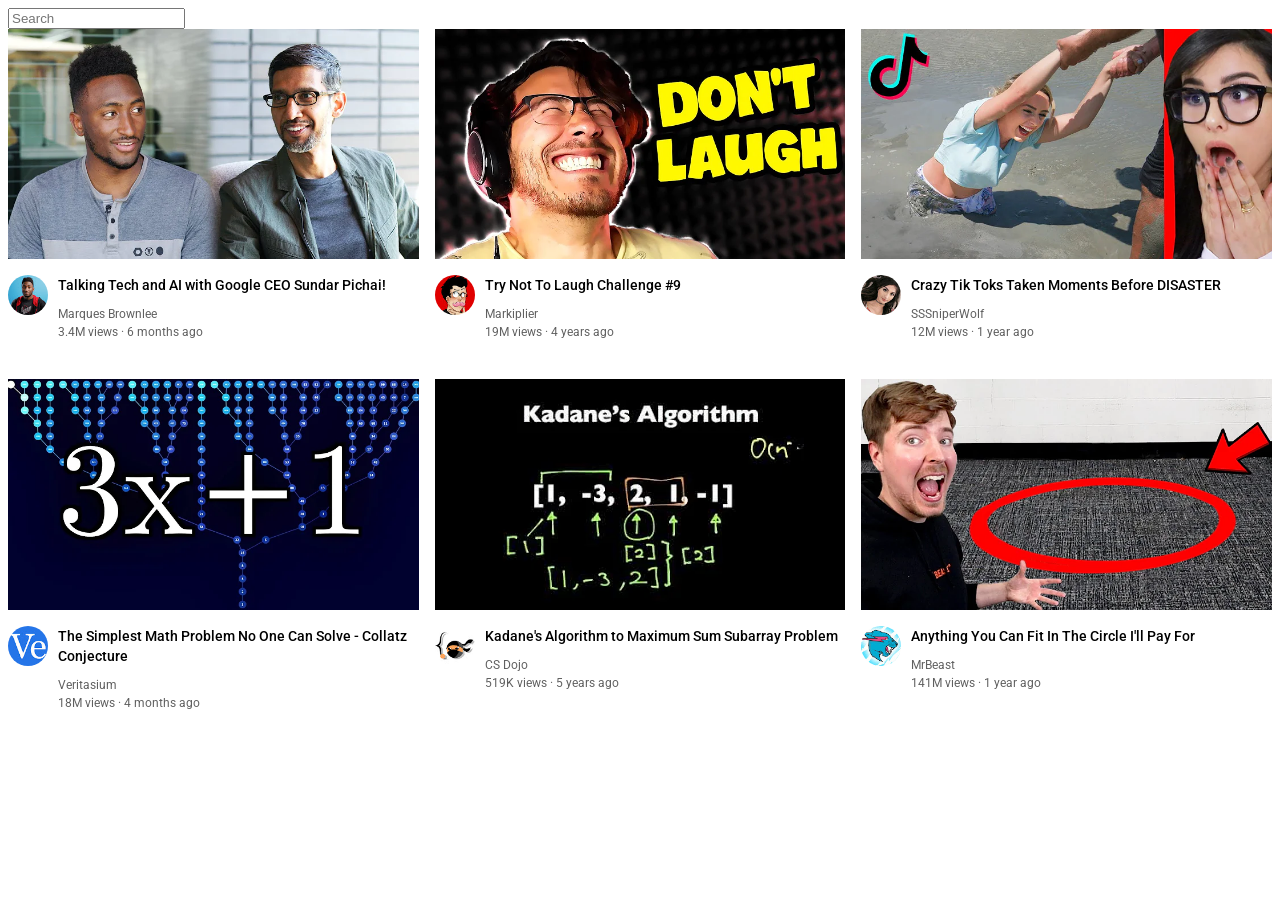
==== youtube.html @ 6dda0bbd "added full grid layout and first 6 thumbnails and channel pictures" ====
<!DOCTYPE html>
<html lang="en">

<head>
    <meta charset="UTF-8">
    <meta name="viewport" content="width=device-width, initial-scale=1.0">
    <link rel="stylesheet" href="youtube.css">
    <link rel="preconnect" href="https://fonts.googleapis.com">
<link rel="preconnect" href="https://fonts.gstatic.com" crossorigin>
<link href="https://fonts.googleapis.com/css2?family=Roboto:wght@400;500;700&display=swap" rel="stylesheet">
    <title>YouTube.com Clone</title>

</head>

<body>

    <input class="search-bar" type="text" placeholder="Search">

    <div class="video-grid">

        <div class="video-preview">
            <div class="thumbnail-row">
                <img class="thumbnail" src="thumbnails/thumbnail-1.webp">
            </div>
            <div class="video-info-grid">
                <div class="channel-picture">
                    <img class="profile-picture" src="channel-pictures/channel-1.jpeg">
                </div>
                <div class="video-info">
                    <p class="video-title">Talking Tech and AI with Google CEO Sundar Pichai!</p>
                <p class="video-author">Marques Brownlee</p>

                <p class="video-stats">3.4M views &middot; 6 months ago</p>
                </div>
            </div>
        </div>
    
    
    
    
        <div class="video-preview">
            <div class="thumbnail-row">
                <img class="thumbnail" src="thumbnails/thumbnail-2.webp">
            </div>
             <div class="video-info-grid">
                <div class="channel-picture">
                    <img class="profile-picture" src="channel-pictures/channel-2.jpeg">
                </div>
                <div class="video-info">
                    <p class="video-title">Try Not To Laugh Challenge #9</p>

                    <p class="video-author">Markiplier</p>
            
                    <p class="video-stats"> 19M views &middot; 4 years ago</p>
                </div>       
            </div>
        </div>
    
        <div class="video-preview">
            <div class="thumbnail-row">
                <img class="thumbnail" src="thumbnails/thumbnail-3.webp">
            </div>

            <div class="video-info-grid">
                <div class="channel-picture">
                    <img class="profile-picture" src="channel-pictures/channel-3.jpeg">
                </div>    
                <div class="video-info">
                    <p class="video-title">
                        Crazy Tik Toks Taken Moments Before DISASTER</p>
    
                <p class="video-author">SSSniperWolf</p>
        
                <p class="video-stats">12M views &middot; 1 year ago</p>
                </div>
            </div>
        </div>
    
        <div class="video-preview">        
            <div class="thumbnail-row">
                <img class="thumbnail" src="thumbnails/thumbnail-4.webp">
            </div>
             <div class="video-info-grid">
                <div class="channel-picture">
                    <img class="profile-picture" src="channel-pictures/channel-4.jpeg">
                </div>
                <div class="video-info">
                    <p class="video-title">
                        The Simplest Math Problem No One Can Solve - Collatz Conjecture
                    </p>
    
                    <p class="video-author">Veritasium</p>
            
                    <p class="video-stats">18M views &middot; 4 months ago </p>
                </div>     
            </div>
        </div>
    
        <div class="video-preview">
            <div class="thumbnail-row">
                <img class="thumbnail" src="thumbnails/thumbnail-5.webp">
            </div>
            <div class="video-info-grid">
                <div class="channel-picture">
                    <img class="profile-picture" src="channel-pictures/channel-5.jpeg">
                </div>
                <div class="video-info">
                    <p class="video-title">
                        Kadane's Algorithm to Maximum Sum Subarray Problem</p>
    
                <p class="video-author">CS Dojo</p>
        
                <p class="video-stats">519K views &middot; 5 years ago</p>
                </div>
            </div>
        </div>
    
    
    
    
        <div class="video-preview">
            <div class="thumbnail-row">
                <img class="thumbnail" src="thumbnails/thumbnail-6.webp">
            </div>
             <div class="video-info-grid">
                <div class="channel-picture">
                    <img class="profile-picture" src="channel-pictures/channel-6.jpeg">
                </div>
                <div class="video-info">
                    <p class="video-title">Anything You Can Fit In The Circle I'll Pay For</p>
    
                    <p class="video-author">MrBeast    </p>
            
                    <p class="video-stats"> 141M views &middot; 1 year ago</p>
                </div>     
            </div>
        </div>


    </div>

</body>

</html>
---- youtube.css ----
p {
    font-family: Roboto, Arial;
    margin-top: 0;
    margin-bottom: 0;

}

.thumbnail {
    width: 100%;
}

.search-bar {
    display: block;
}

.video-title{
    margin-top: 0;
    font-size: 14px;
    font-weight: 500;
    line-height: 20px;
    margin-bottom: 12px;
}


.video-info-grid{
 display: grid;
 grid-template-columns: 50px 1fr;   
}



.profile-picture{
    width: 40px;
    border-radius: 50px
}

.thumbnail-row{
    margin-bottom: 12px;
}

.video-author, .video-stats{
    font-size:12px;
    color: rgb(96,96,96);
}

.video-author{
    margin-bottom: 4px;
}

.video-grid{
    display: grid;
    grid-template-columns: 1fr 1fr 1fr;
    column-gap: 16px;
    row-gap: 40px;
}
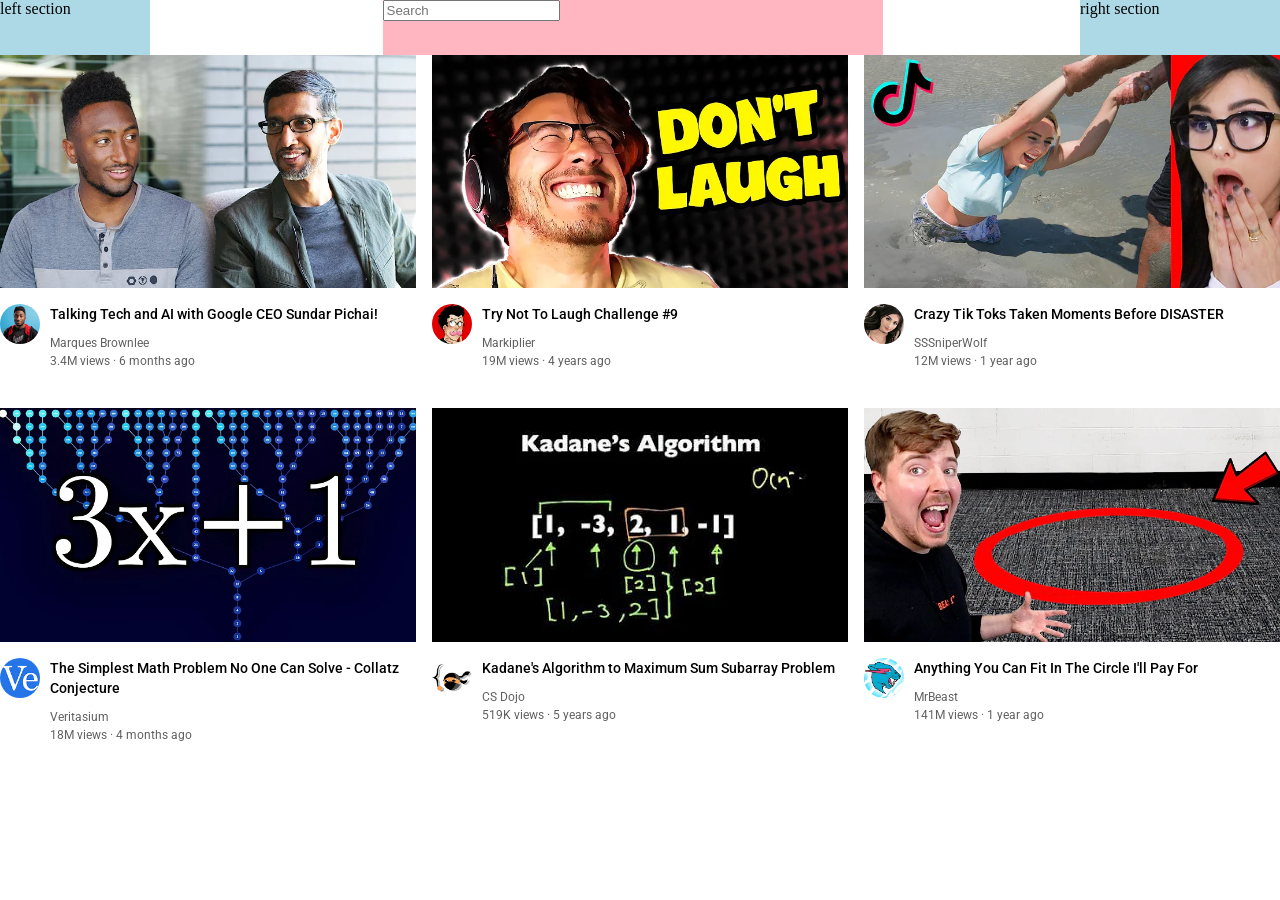
==== commit e8a19e68: "implemented layout for header bar, tested flex options in practice file" ====
--- a/youtube.html
+++ b/youtube.html
@@ -4,17 +4,28 @@
 <head>
     <meta charset="UTF-8">
     <meta name="viewport" content="width=device-width, initial-scale=1.0">
-    <link rel="stylesheet" href="youtube.css">
+    <link rel="stylesheet" href="styles/youtube.css">
+    <link rel="stylesheet" href="styles/header.css">
+    <link rel="stylesheet" href="styles/general.css">
     <link rel="preconnect" href="https://fonts.googleapis.com">
 <link rel="preconnect" href="https://fonts.gstatic.com" crossorigin>
 <link href="https://fonts.googleapis.com/css2?family=Roboto:wght@400;500;700&display=swap" rel="stylesheet">
     <title>YouTube.com Clone</title>
-
 </head>
 
 <body>
 
-    <input class="search-bar" type="text" placeholder="Search">
+    <div class="header">
+        <div class="left-section">left section</div>
+        <div class="middle-section">
+            <input class="search-bar" type="text" placeholder="Search">
+        </div>
+        <div class="right-section">right section</div>
+       
+    </div>
+
+
+    
 
     <div class="video-grid">
 
--- a/styles/youtube.css
+++ b/styles/youtube.css
@@ -0,0 +1,48 @@
+
+
+.thumbnail {
+    width: 100%;
+}
+
+.video-title{
+    margin-top: 0;
+    font-size: 14px;
+    font-weight: 500;
+    line-height: 20px;
+    margin-bottom: 12px;
+}
+
+
+.video-info-grid{
+ display: grid;
+ grid-template-columns: 50px 1fr;   
+}
+
+
+
+.profile-picture{
+    width: 40px;
+    border-radius: 50px
+}
+
+.thumbnail-row{
+    margin-bottom: 12px;
+}
+
+.video-author, .video-stats{
+    font-size:12px;
+    color: rgb(96,96,96);
+}
+
+.video-author{
+    margin-bottom: 4px;
+}
+
+.video-grid{
+    display: grid;
+    grid-template-columns: 1fr 1fr 1fr;
+    column-gap: 16px;
+    row-gap: 40px;
+}
+
+
--- a/styles/header.css
+++ b/styles/header.css
@@ -0,0 +1,27 @@
+
+.header{
+    height: 55px;
+
+    display: flex;
+    flex-direction: row;
+    justify-content: space-between;
+}
+
+.left-section{
+    background-color: lightblue;
+    width: 150px;
+}
+
+.middle-section{
+    background-color: lightpink;
+    flex: 1;
+    margin-left: 70px;
+    margin-right: 35px;
+    max-width: 500px;
+}
+
+.right-section{
+    background-color: lightblue;
+    width: 200px;
+
+}
--- a/styles/general.css
+++ b/styles/general.css
@@ -0,0 +1,9 @@
+p {
+    font-family: Roboto, Arial;
+    margin-top: 0;
+    margin-bottom: 0;
+}
+
+body{
+    margin: 0;
+}
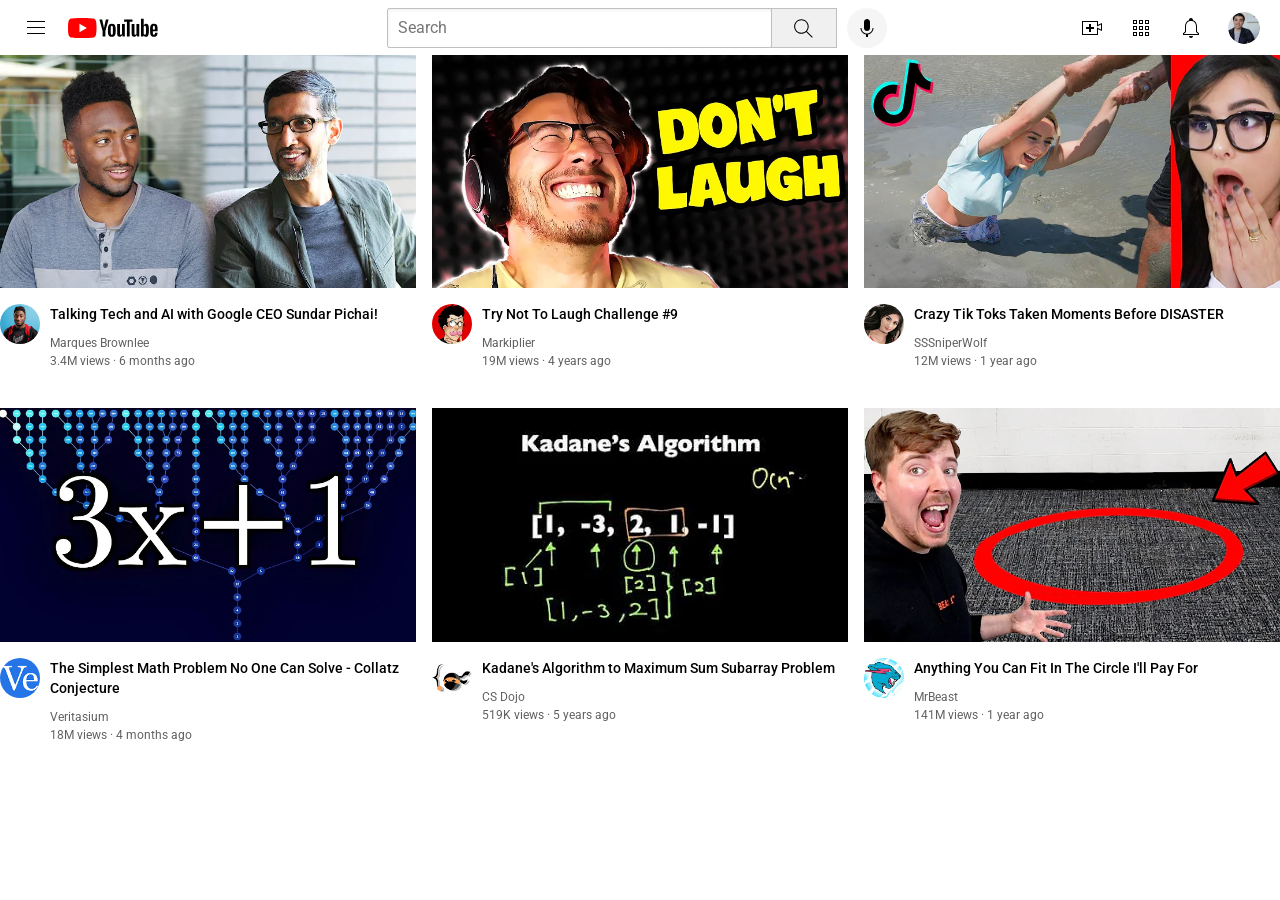
==== commit 3b4d4ad5: "icons and buttons added to nav bar" ====
--- a/youtube.html
+++ b/youtube.html
@@ -16,11 +16,36 @@
 <body>
 
     <div class="header">
-        <div class="left-section">left section</div>
+        <div class="left-section">
+            
+            <img class="hamburger-menu" src="icons/hamburger-menu.svg">
+            
+            <img class="youtube-logo" src="icons/youtube-logo.svg">
+        </div>
+        
         <div class="middle-section">
             <input class="search-bar" type="text" placeholder="Search">
+
+            <button class="search-btn">
+                <img class="search-icon" src="icons/search.svg">
+            </button>
+
+            <button class="voice-search-btn">
+                <img class="voice-search-icon" src="icons/voice-search-icon.svg">
+            </button>
+
         </div>
-        <div class="right-section">right section</div>
+       
+        <div class="right-section">
+            
+            <img class="upload-icon" src="icons/upload.svg">
+            
+            <img class="youtube-apps-icon" src="icons/youtube-apps.svg">
+            
+            <img class="notifications-icon" src="icons/notifications.svg">
+            
+            <img class="current-user-picture" src="channel-pictures/my-channel-topright.jpeg">
+        </div>
        
     </div>
 
--- a/styles/header.css
+++ b/styles/header.css
@@ -8,20 +8,103 @@
 }
 
 .left-section{
-    background-color: lightblue;
-    width: 150px;
+    display: flex;
+    align-items: center;
 }
 
 .middle-section{
-    background-color: lightpink;
+    
     flex: 1;
     margin-left: 70px;
     margin-right: 35px;
     max-width: 500px;
+    display: flex;
+    align-items: center;
+}
+
+.search-bar{
+    flex: 1;
+    height: 36px;
+    padding-left: 10px;
+    font-size: 16px;
+    border-width: 1px;
+    border-style: solid;
+    border-color: rgb(192,192,192);
+    border-radius: 2px;
+    box-shadow: inset 1px 2px 3px rgba(0,0,0,0.05);
+    width: 0;
+}
+
+.search-bar::placeholder{
+    font-family: Roboto, Arial;
+    font-size: 16px;
+}
+
+.search-btn{
+    height: 40px;
+    width: 66px;
+    background-color: rgb(240,240,240);
+    border-width: 1px;
+    border-style: solid;
+    border-color: rgb(192,192,192);
+    margin-left: -1px;
+    margin-right: 10px;
+}
+
+.search-icon{
+    height: 25px;
+    margin-top: 4px;
+}
+
+.voice-search-btn{
+    height: 40px;
+    width: 40px;
+    border-radius: 20px;
+    border: none;
+    background-color: rgb(245,245,245);
+}
+
+.voice-search-icon{
+    height: 24px;
+    margin-top: 4px;
+    
+}
+
+
+.hamburger-menu{
+    height: 24px;
+    margin-left: 24px;
+    margin-right: 20px;
+}
+
+.youtube-logo{
+    height:20px;
 }
 
 .right-section{
-    background-color: lightblue;
-    width: 200px;
+    width: 180px;
+    margin-right: 20px;
+    display: flex;
+    align-items: center;
+    justify-content: space-between;
+    flex-shrink: 0;
+}
 
-}+.upload-icon{
+    height: 24px;
+}
+
+.youtube-apps-icon{
+    height: 24px;
+}
+
+.notifications-icon{
+    height: 24px;
+}
+
+.current-user-picture{
+    height: 32px;
+    border-radius: 16px;
+}
+
+
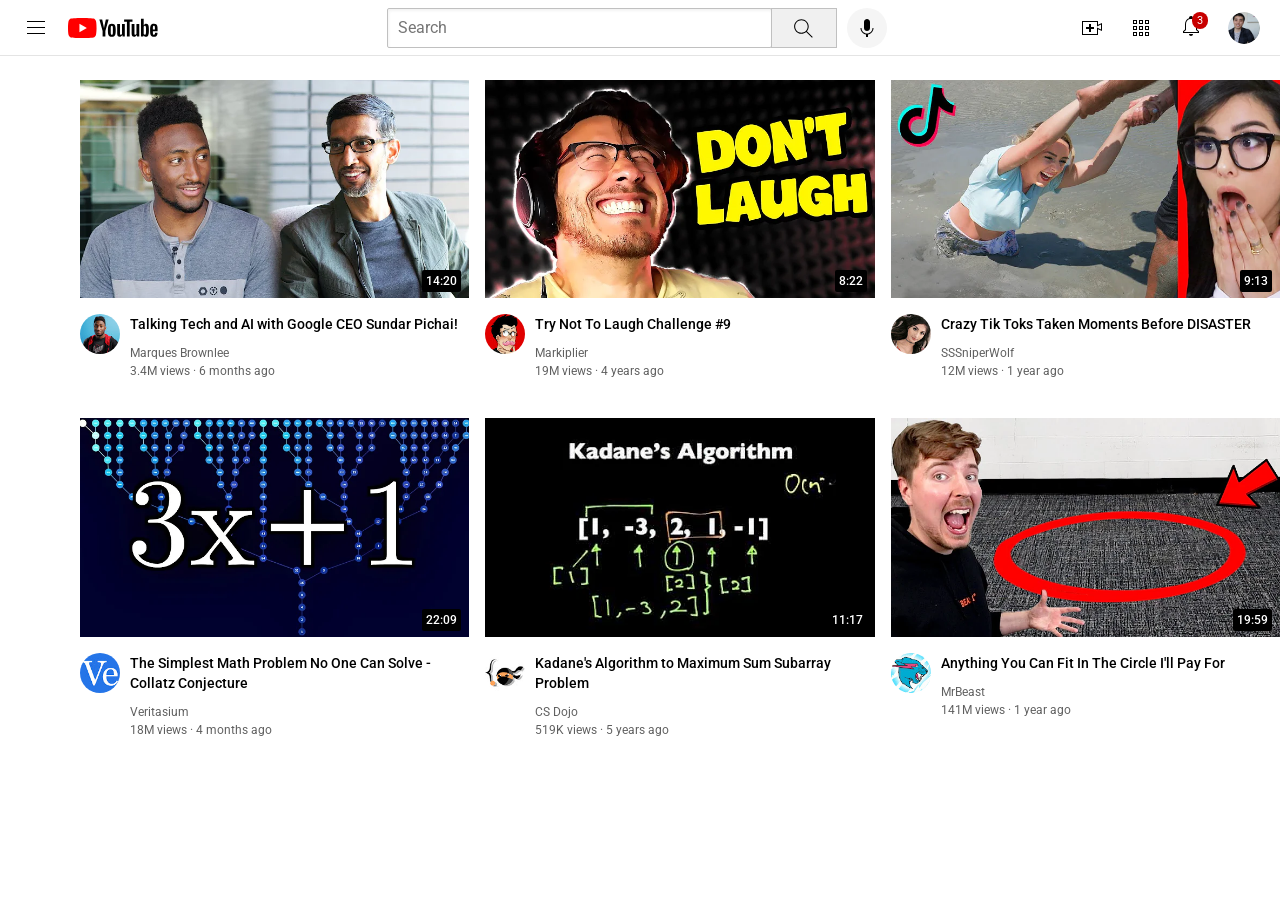
==== commit c82806bf: "completed header with icons and notifications bubble.  added time stamps to videos" ====
--- a/youtube.html
+++ b/youtube.html
@@ -7,6 +7,7 @@
     <link rel="stylesheet" href="styles/youtube.css">
     <link rel="stylesheet" href="styles/header.css">
     <link rel="stylesheet" href="styles/general.css">
+    <link rel="stylesheet" href="styles/sidebar.css">
     <link rel="preconnect" href="https://fonts.googleapis.com">
 <link rel="preconnect" href="https://fonts.gstatic.com" crossorigin>
 <link href="https://fonts.googleapis.com/css2?family=Roboto:wght@400;500;700&display=swap" rel="stylesheet">
@@ -42,13 +43,25 @@
             
             <img class="youtube-apps-icon" src="icons/youtube-apps.svg">
             
-            <img class="notifications-icon" src="icons/notifications.svg">
+            <div class="notifications-icon-container">
+                <img class="notifications-icon" src="icons/notifications.svg">
+                <div class="notifications-count">3</div>
+            </div>
+           
             
             <img class="current-user-picture" src="channel-pictures/my-channel-topright.jpeg">
         </div>
        
     </div>
 
+    <div class="sidebar">
+        <div class="sidebar-link"></div>
+        <div class="sidebar-link"></div>
+        <div class="sidebar-link"></div>
+        <div class="sidebar-link"></div>
+        <div class="sidebar-link"></div>
+        <div class="sidebar-link"></div>
+    </div>
 
     
 
@@ -57,6 +70,7 @@
         <div class="video-preview">
             <div class="thumbnail-row">
                 <img class="thumbnail" src="thumbnails/thumbnail-1.webp">
+                <div class="video-time">14:20</div>
             </div>
             <div class="video-info-grid">
                 <div class="channel-picture">
@@ -77,6 +91,7 @@
         <div class="video-preview">
             <div class="thumbnail-row">
                 <img class="thumbnail" src="thumbnails/thumbnail-2.webp">
+                <div class="video-time">8:22</div>
             </div>
              <div class="video-info-grid">
                 <div class="channel-picture">
@@ -95,6 +110,7 @@
         <div class="video-preview">
             <div class="thumbnail-row">
                 <img class="thumbnail" src="thumbnails/thumbnail-3.webp">
+                <div class="video-time">9:13</div>
             </div>
 
             <div class="video-info-grid">
@@ -115,6 +131,7 @@
         <div class="video-preview">        
             <div class="thumbnail-row">
                 <img class="thumbnail" src="thumbnails/thumbnail-4.webp">
+                <div class="video-time">22:09</div>
             </div>
              <div class="video-info-grid">
                 <div class="channel-picture">
@@ -135,6 +152,7 @@
         <div class="video-preview">
             <div class="thumbnail-row">
                 <img class="thumbnail" src="thumbnails/thumbnail-5.webp">
+                <div class="video-time">11:17</div>
             </div>
             <div class="video-info-grid">
                 <div class="channel-picture">
@@ -157,6 +175,7 @@
         <div class="video-preview">
             <div class="thumbnail-row">
                 <img class="thumbnail" src="thumbnails/thumbnail-6.webp">
+                <div class="video-time">19:59</div>
             </div>
              <div class="video-info-grid">
                 <div class="channel-picture">
--- a/styles/youtube.css
+++ b/styles/youtube.css
@@ -27,6 +27,7 @@
 
 .thumbnail-row{
     margin-bottom: 12px;
+    position: relative;
 }
 
 .video-author, .video-stats{
@@ -45,4 +46,24 @@
     row-gap: 40px;
 }
 
+.video-time{
+    background-color: black;
+    color: white;
 
+    position: absolute;
+
+    bottom: 10px;
+    right: 8px;
+
+    font-family: Roboto, Arial;
+    font-size: 12px;
+    font-weight: 500;
+
+    padding-left: 4px;
+    padding-right: 4px;
+    padding-top: 4px;
+    padding-bottom: 4px;
+
+    border-radius: 2px;
+}
+
--- a/styles/header.css
+++ b/styles/header.css
@@ -5,6 +5,20 @@
     display: flex;
     flex-direction: row;
     justify-content: space-between;
+
+    position: fixed;
+    top: 0;
+    left: 0;
+    right: 0;
+    z-index: 100;
+
+    background-color: white;
+    border-bottom-width: 1px;
+    border-bottom-style: solid;
+    border-bottom-color: rgb(228,228,228);
+
+    
+    
 }
 
 .left-section{
@@ -102,6 +116,27 @@
     height: 24px;
 }
 
+.notifications-icon-container{
+    position: relative;
+}
+
+.notifications-count{
+    position: absolute;
+    top: -2px;
+    right: -5px;
+
+    background-color: rgb(200,0,0);
+    color: white;
+    font-family: Roboto, Ariel;
+    font-size: 11px;
+    padding-left: 5px;
+    padding-right: 5px;
+    padding-top: 2px;
+    padding-bottom: 2px;
+
+    border-radius: 10px;
+}
+
 .current-user-picture{
     height: 32px;
     border-radius: 16px;
--- a/styles/general.css
+++ b/styles/general.css
@@ -6,4 +6,6 @@
 
 body{
     margin: 0;
+    padding-top: 80px;
+    padding-left: 80px;
 }
--- a/styles/sidebar.css
+++ b/styles/sidebar.css
@@ -0,0 +1,12 @@
+
+
+.sidebar{
+    position: fixed;
+    left: 0;
+    bottom: 0;
+    top: 55px;
+
+    background-color: white;
+    width: 72px;
+}
+
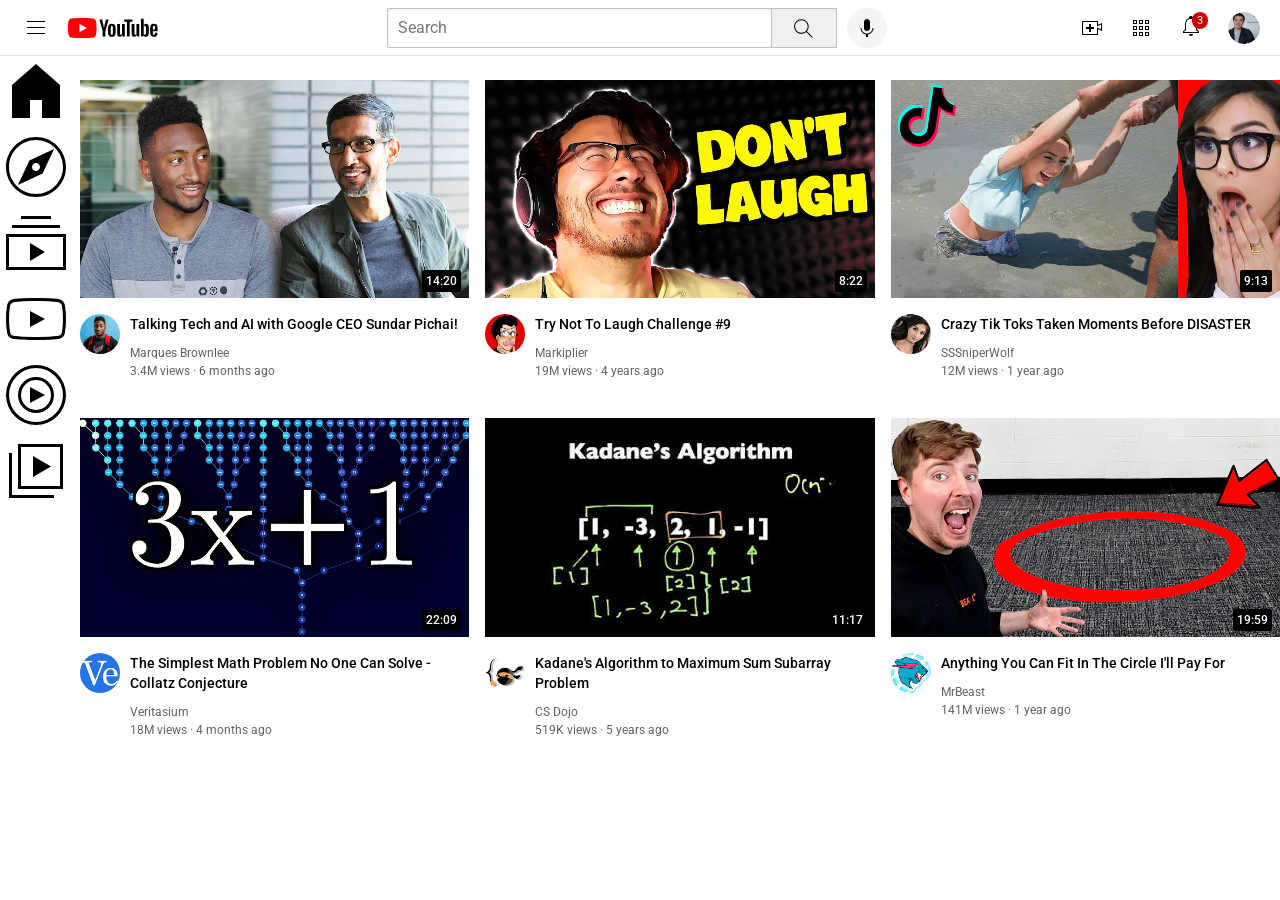
==== commit ed6fcd9e: "sidebar layout, icons included" ====
--- a/youtube.html
+++ b/youtube.html
@@ -55,12 +55,32 @@
     </div>
 
     <div class="sidebar">
-        <div class="sidebar-link"></div>
-        <div class="sidebar-link"></div>
-        <div class="sidebar-link"></div>
-        <div class="sidebar-link"></div>
-        <div class="sidebar-link"></div>
-        <div class="sidebar-link"></div>
+        
+        <div class="sidebar-link">
+            <img src="icons/home.svg">
+        </div>
+
+        <div class="sidebar-link">
+            <img src="icons/explore.svg">
+        </div>
+
+        <div class="sidebar-link">
+            <img src="icons/subscriptions.svg">
+        </div>
+
+        <div class="sidebar-link">
+            <img src="icons/originals.svg">
+        </div>
+
+        <div class="sidebar-link">
+            <img src="icons/youtube-music.svg">
+        </div>
+
+        <div class="sidebar-link">
+            <img src="icons/library.svg">
+        </div>
+
+        
     </div>
 
     
--- a/styles/sidebar.css
+++ b/styles/sidebar.css
@@ -10,3 +10,12 @@
     width: 72px;
 }
 
+.sidebar-link{
+    height: 76px;
+    
+}
+
+.sidebar-link:hover{
+    background-color: rgb(235,235,235);
+}
+
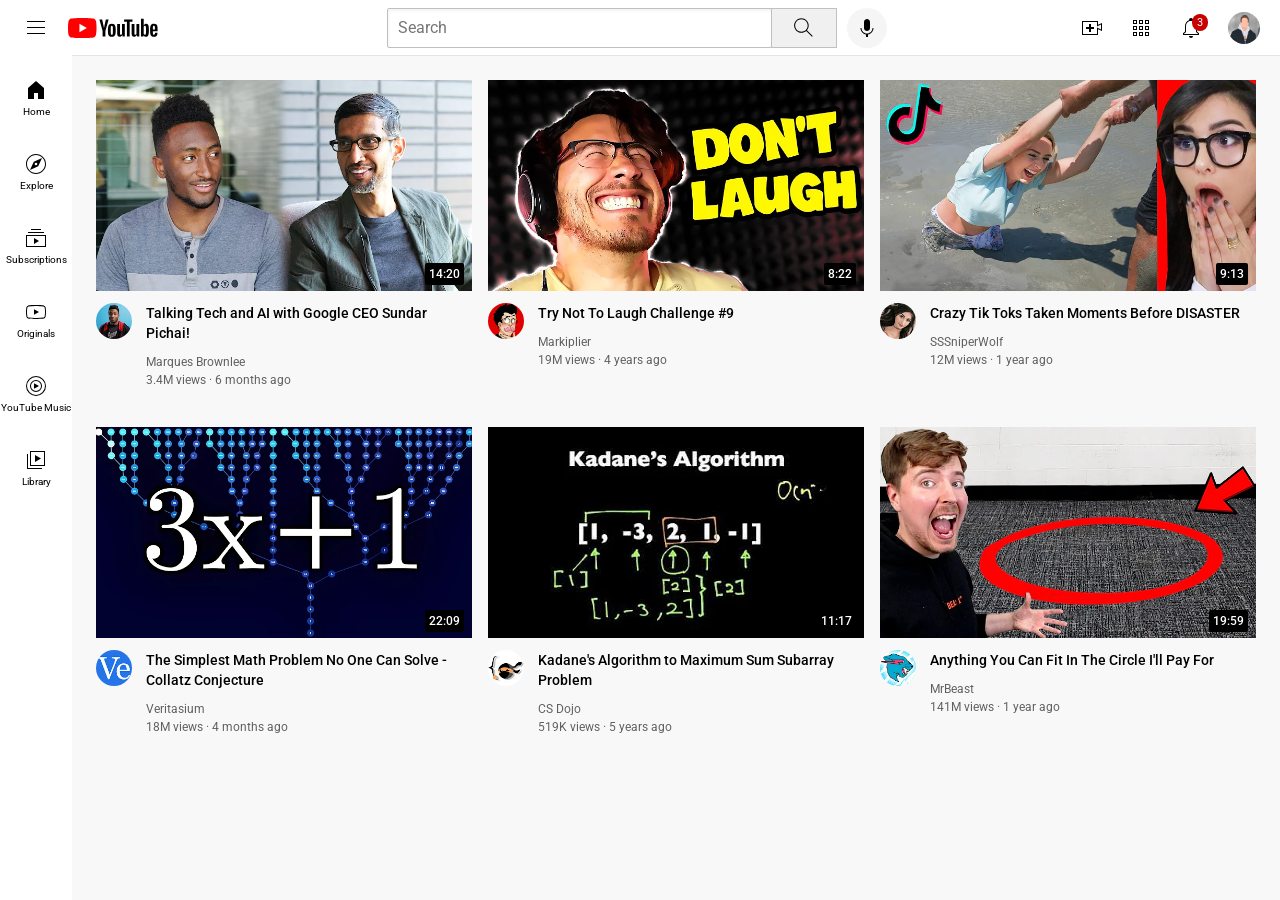
==== commit c54598c7: "added tooltips to all necessary icons.  adjusted video grid size" ====
--- a/youtube.html
+++ b/youtube.html
@@ -29,27 +29,40 @@
 
             <button class="search-btn">
                 <img class="search-icon" src="icons/search.svg">
+                <div class="tooltip">Search</div>
             </button>
 
             <button class="voice-search-btn">
                 <img class="voice-search-icon" src="icons/voice-search-icon.svg">
+                <div class="tooltip">Search with your voice</div>
             </button>
 
         </div>
        
         <div class="right-section">
             
-            <img class="upload-icon" src="icons/upload.svg">
-            
-            <img class="youtube-apps-icon" src="icons/youtube-apps.svg">
+            <div class="upload-icon-container">
+                <img class="upload-icon" src="icons/upload.svg">
+                <div class="tooltip">Create</div>
+            </div>
+            
+            <div class="apps-icon-container">
+                <img class="youtube-apps-icon" src="icons/youtube-apps.svg">
+                <div class="tooltip">YouTube apps</div>
+            </div>
+            
             
             <div class="notifications-icon-container">
                 <img class="notifications-icon" src="icons/notifications.svg">
                 <div class="notifications-count">3</div>
+                <div class="tooltip">Notifications</div>
             </div>
            
-            
-            <img class="current-user-picture" src="channel-pictures/my-channel-topright.jpeg">
+           <div class="current-user-pic-container">
+                <img class="current-user-picture" src="channel-pictures/Zander.jpeg">
+                <div class="tooltip">My Profile</div>
+           </div> 
+            
         </div>
        
     </div>
@@ -58,26 +71,32 @@
         
         <div class="sidebar-link">
             <img src="icons/home.svg">
+            <div>Home</div>
         </div>
 
         <div class="sidebar-link">
             <img src="icons/explore.svg">
+            <div>Explore</div>
         </div>
 
         <div class="sidebar-link">
             <img src="icons/subscriptions.svg">
+            <div>Subscriptions</div>
         </div>
 
         <div class="sidebar-link">
             <img src="icons/originals.svg">
+            <div>Originals</div>
         </div>
 
         <div class="sidebar-link">
             <img src="icons/youtube-music.svg">
+            <div>YouTube Music</div>
         </div>
 
         <div class="sidebar-link">
             <img src="icons/library.svg">
+            <div>Library</div>
         </div>
 
         
--- a/styles/youtube.css
+++ b/styles/youtube.css
@@ -21,12 +21,12 @@
 
 
 .profile-picture{
-    width: 40px;
+    width: 36px;
     border-radius: 50px
 }
 
 .thumbnail-row{
-    margin-bottom: 12px;
+    margin-bottom: 8px;
     position: relative;
 }
 
--- a/styles/header.css
+++ b/styles/header.css
@@ -63,11 +63,67 @@
     border-color: rgb(192,192,192);
     margin-left: -1px;
     margin-right: 10px;
+
+    
+}
+
+.search-btn,
+.voice-search-btn,
+.upload-icon-container,
+.apps-icon-container,
+.notifications-icon-container,
+.current-user-pic-container{
+    position: relative;
+
+    display: flex;
+    justify-content: center;
+    align-items: center;
+
+    cursor: pointer;
+}
+
+.search-btn .tooltip,
+.voice-search-btn .tooltip,
+.upload-icon-container .tooltip,
+.apps-icon-container .tooltip,
+.notifications-icon-container .tooltip,
+.current-user-pic-container .tooltip{
+    font-family: Roboto, Arial;
+
+    position: absolute;
+    background-color: gray;
+    color: white;
+
+    padding-top: 4px;
+    padding-bottom: 4px;
+    padding-left: 8px;
+    padding-right: 8px;
+
+    border-radius: 2px;
+
+    font-size: 12px;
+
+    bottom: -30px;
+
+    opacity: 0;
+    transition: opacity 0.15;
+
+    pointer-events: none;
+
+    white-space: nowrap;
+}
+
+.search-btn:hover .tooltip,
+.voice-search-btn:hover .tooltip,
+.upload-icon-container:hover .tooltip,
+.apps-icon-container:hover .tooltip,
+.notifications-icon-container:hover .tooltip,
+.current-user-pic-container:hover .tooltip{
+    opacity: 1;
 }
 
 .search-icon{
-    height: 25px;
-    margin-top: 4px;
+    height: 25px;  
 }
 
 .voice-search-btn{
@@ -80,7 +136,6 @@
 
 .voice-search-icon{
     height: 24px;
-    margin-top: 4px;
     
 }
 
--- a/styles/general.css
+++ b/styles/general.css
@@ -7,5 +7,8 @@
 body{
     margin: 0;
     padding-top: 80px;
-    padding-left: 80px;
+    padding-left: 96px;
+    padding-right: 24px;
+
+    background-color: rgb(248,248,248);
 }
--- a/styles/sidebar.css
+++ b/styles/sidebar.css
@@ -6,16 +6,34 @@
     bottom: 0;
     top: 55px;
 
+    padding-top: 5px;
+
     background-color: white;
     width: 72px;
+
+    z-index: 200;
 }
 
 .sidebar-link{
-    height: 76px;
-    
+    height: 74px;
+    display: flex;
+    flex-direction: column;
+    justify-content: center;
+    align-items: center;
+
+    cursor: pointer;
 }
 
 .sidebar-link:hover{
     background-color: rgb(235,235,235);
 }
 
+.sidebar-link img{
+    height: 24px;
+    margin-bottom: 4px;
+}
+
+.sidebar-link div{
+    font-family: Roboto, Ariel;
+    font-size: 10px;
+}
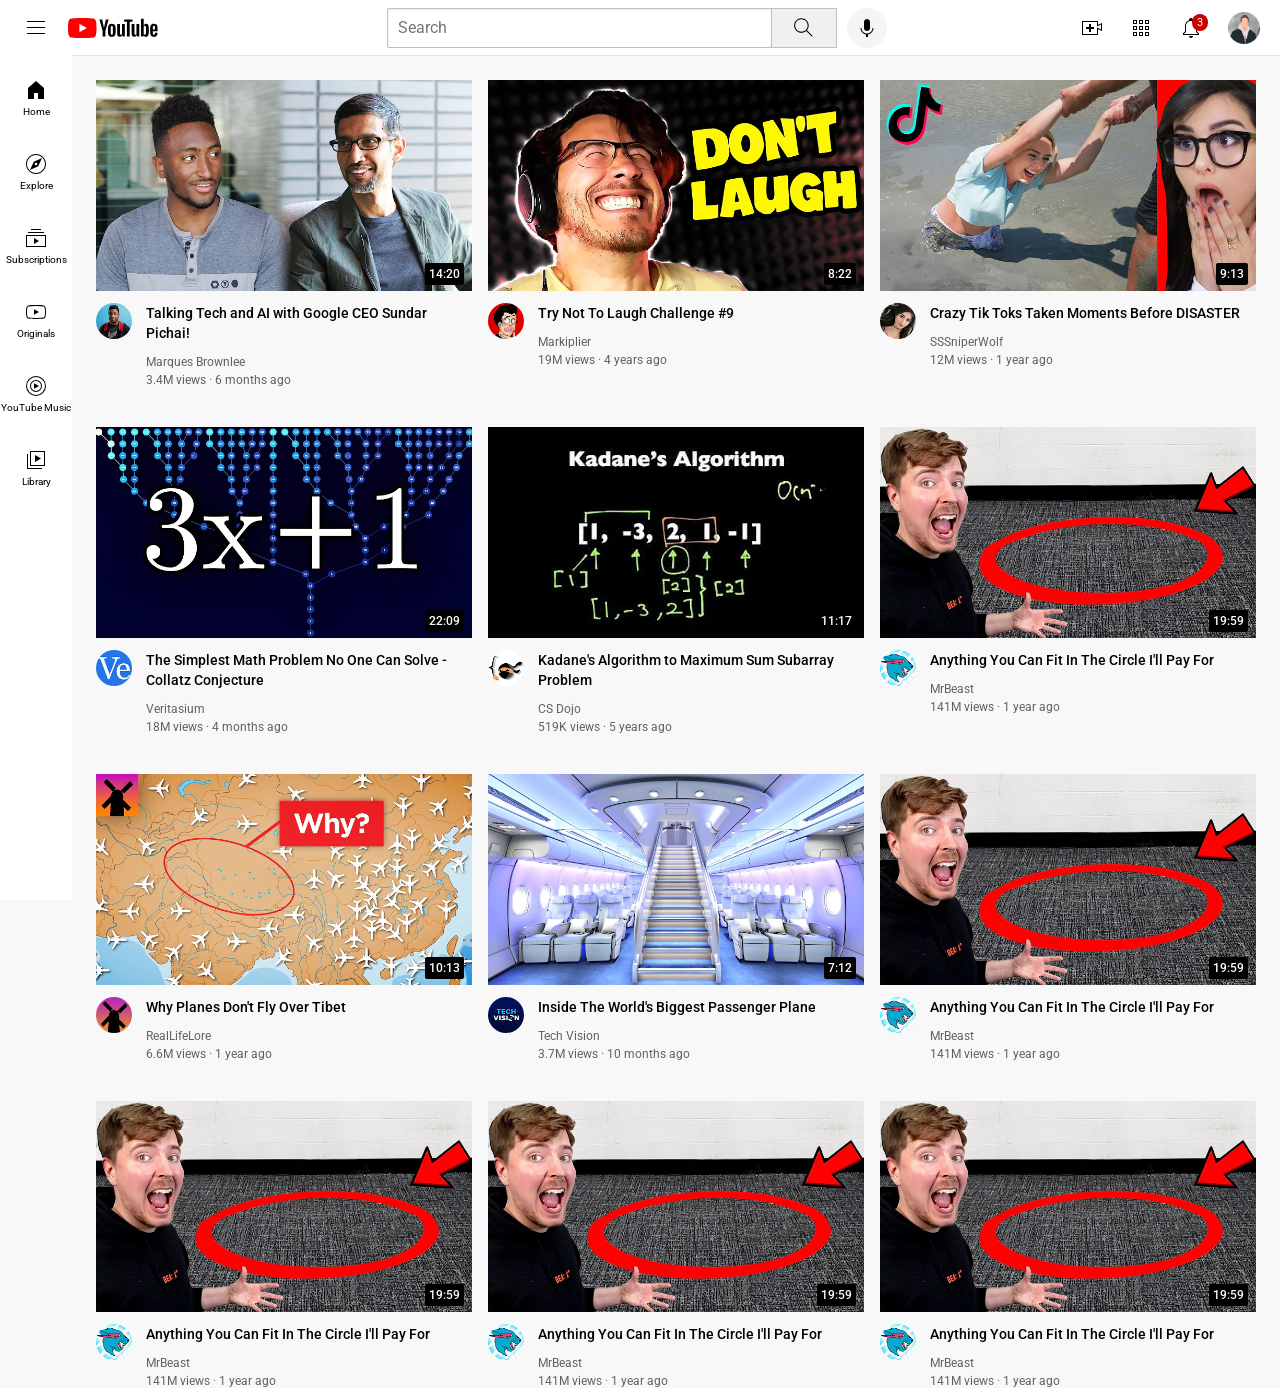
==== commit 1cf2973d: "added pointer to thumbnail, title, and channel picture" ====
--- a/youtube.html
+++ b/youtube.html
@@ -230,6 +230,129 @@
             </div>
         </div>
 
+<!-- NEW Videos -->
+        <div class="video-preview">
+            <div class="thumbnail-row">
+                <img class="thumbnail" src="thumbnails/thumbnail-7.webp">
+                <div class="video-time">10:13</div>
+            </div>
+             <div class="video-info-grid">
+                <div class="channel-picture">
+                    <img class="profile-picture" src="channel-pictures/channel-7.jpeg">
+                </div>
+                <div class="video-info">
+                    <p class="video-title">
+                        Why Planes Don't Fly Over Tibet</p>
+    
+                    <p class="video-author">RealLifeLore</p>
+            
+                    <p class="video-stats">6.6M views &middot; 1 year ago</p>
+                </div>     
+            </div>
+        </div>
+
+
+        <div class="video-preview">
+            <div class="thumbnail-row">
+                <img class="thumbnail" src="thumbnails/thumbnail-8.webp">
+                <div class="video-time">7:12</div>
+            </div>
+             <div class="video-info-grid">
+                <div class="channel-picture">
+                    <img class="profile-picture" src="channel-pictures/channel-8.jpeg">
+                </div>
+                <div class="video-info">
+                    <p class="video-title">Inside The World's Biggest Passenger Plane</p>
+    
+                    <p class="video-author">Tech Vision</p>
+            
+                    <p class="video-stats"> 3.7M views &middot; 10 months ago</p>
+                </div>     
+            </div>
+        </div>
+
+
+        <div class="video-preview">
+            <div class="thumbnail-row">
+                <img class="thumbnail" src="thumbnails/thumbnail-6.webp">
+                <div class="video-time">19:59</div>
+            </div>
+             <div class="video-info-grid">
+                <div class="channel-picture">
+                    <img class="profile-picture" src="channel-pictures/channel-6.jpeg">
+                </div>
+                <div class="video-info">
+                    <p class="video-title">Anything You Can Fit In The Circle I'll Pay For</p>
+    
+                    <p class="video-author">MrBeast    </p>
+            
+                    <p class="video-stats"> 141M views &middot; 1 year ago</p>
+                </div>     
+            </div>
+        </div>
+
+
+        <div class="video-preview">
+            <div class="thumbnail-row">
+                <img class="thumbnail" src="thumbnails/thumbnail-6.webp">
+                <div class="video-time">19:59</div>
+            </div>
+             <div class="video-info-grid">
+                <div class="channel-picture">
+                    <img class="profile-picture" src="channel-pictures/channel-6.jpeg">
+                </div>
+                <div class="video-info">
+                    <p class="video-title">Anything You Can Fit In The Circle I'll Pay For</p>
+    
+                    <p class="video-author">MrBeast    </p>
+            
+                    <p class="video-stats"> 141M views &middot; 1 year ago</p>
+                </div>     
+            </div>
+        </div>
+
+
+        <div class="video-preview">
+            <div class="thumbnail-row">
+                <img class="thumbnail" src="thumbnails/thumbnail-6.webp">
+                <div class="video-time">19:59</div>
+            </div>
+             <div class="video-info-grid">
+                <div class="channel-picture">
+                    <img class="profile-picture" src="channel-pictures/channel-6.jpeg">
+                </div>
+                <div class="video-info">
+                    <p class="video-title">Anything You Can Fit In The Circle I'll Pay For</p>
+    
+                    <p class="video-author">MrBeast    </p>
+            
+                    <p class="video-stats"> 141M views &middot; 1 year ago</p>
+                </div>     
+            </div>
+        </div>
+
+
+        <div class="video-preview">
+            <div class="thumbnail-row">
+                <img class="thumbnail" src="thumbnails/thumbnail-6.webp">
+                <div class="video-time">19:59</div>
+            </div>
+             <div class="video-info-grid">
+                <div class="channel-picture">
+                    <img class="profile-picture" src="channel-pictures/channel-6.jpeg">
+                </div>
+                <div class="video-info">
+                    <p class="video-title">Anything You Can Fit In The Circle I'll Pay For</p>
+    
+                    <p class="video-author">MrBeast    </p>
+            
+                    <p class="video-stats"> 141M views &middot; 1 year ago</p>
+                </div>     
+            </div>
+        </div>
+
+
+
 
     </div>
 
--- a/styles/youtube.css
+++ b/styles/youtube.css
@@ -1,7 +1,10 @@
+
+
 
 
 .thumbnail {
     width: 100%;
+    cursor: pointer;
 }
 
 .video-title{
@@ -10,6 +13,7 @@
     font-weight: 500;
     line-height: 20px;
     margin-bottom: 12px;
+    cursor: pointer;
 }
 
 
@@ -22,7 +26,8 @@
 
 .profile-picture{
     width: 36px;
-    border-radius: 50px
+    border-radius: 50px;
+    cursor: pointer;
 }
 
 .thumbnail-row{
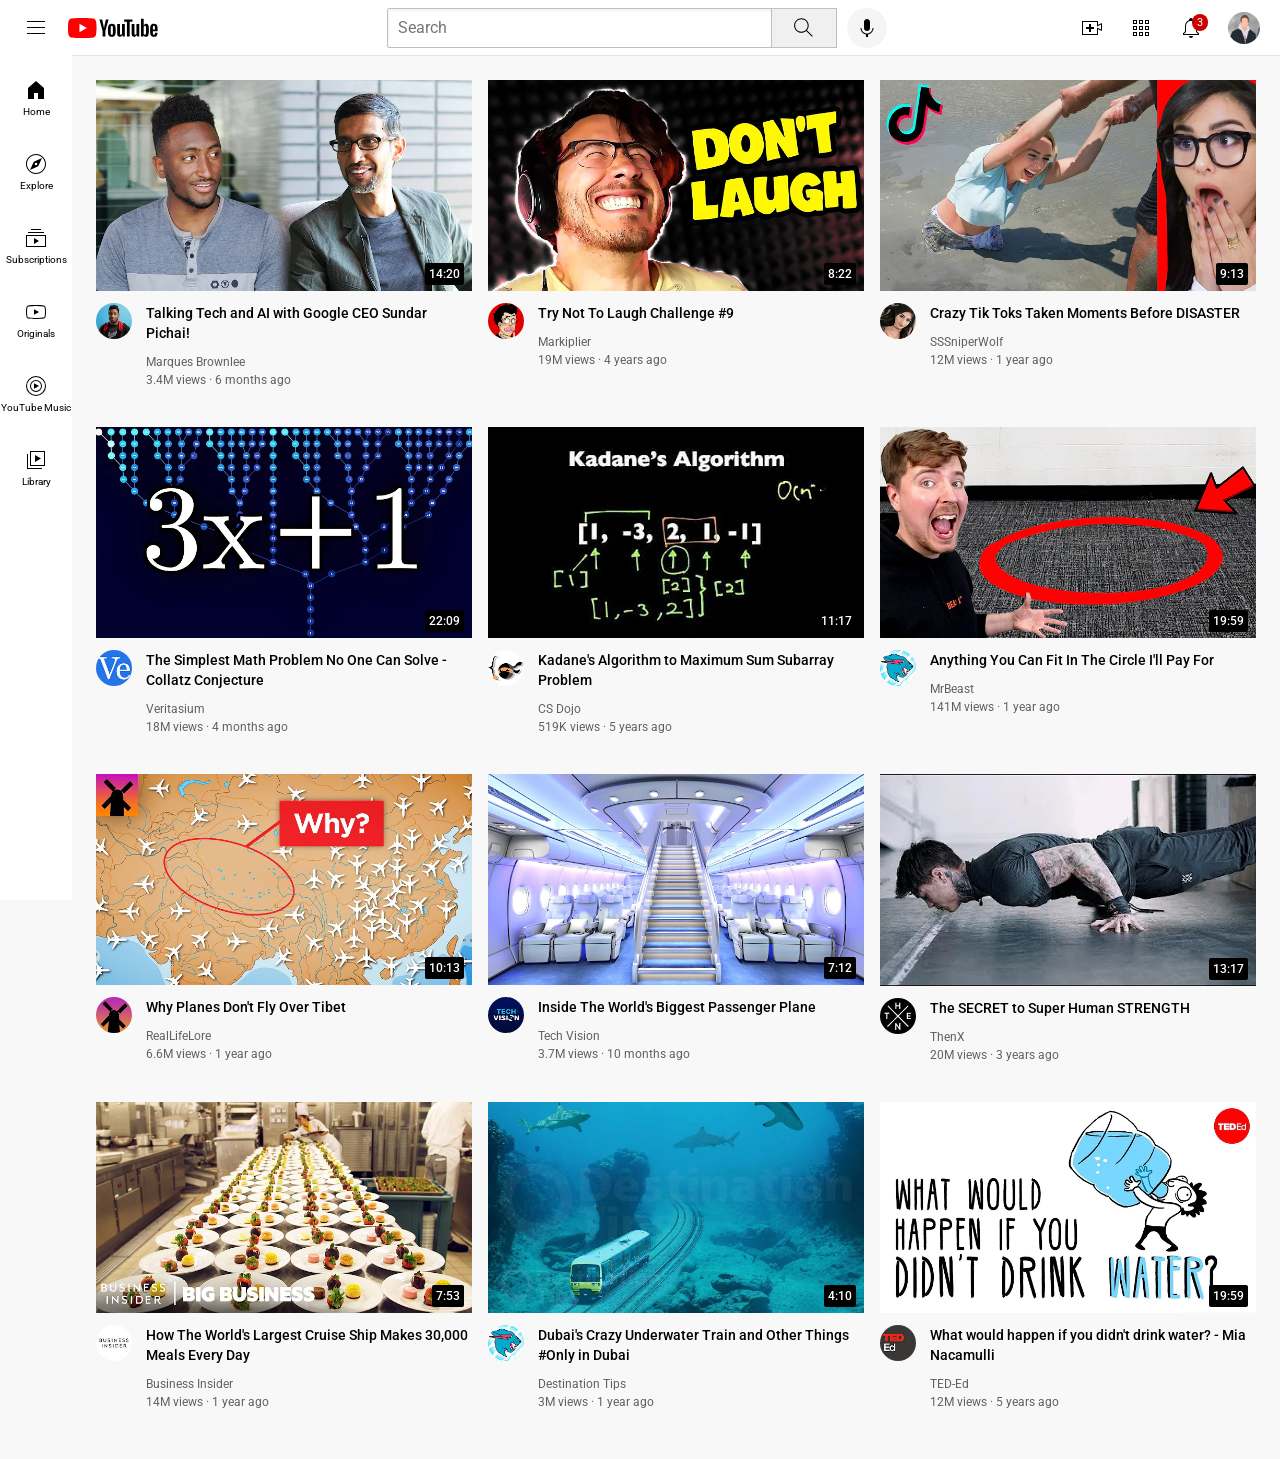
==== commit 503040c5: "6 more mock video examples added for visual" ====
--- a/youtube.html
+++ b/youtube.html
@@ -274,79 +274,80 @@
 
         <div class="video-preview">
             <div class="thumbnail-row">
-                <img class="thumbnail" src="thumbnails/thumbnail-6.webp">
+                <img class="thumbnail" src="thumbnails/thumbnail-9.webp">
+                <div class="video-time">13:17</div>
+            </div>
+             <div class="video-info-grid">
+                <div class="channel-picture">
+                    <img class="profile-picture" src="channel-pictures/channel-9.jpeg">
+                </div>
+                <div class="video-info">
+                    <p class="video-title">The SECRET to Super Human STRENGTH</p>
+    
+                    <p class="video-author">ThenX</p>
+            
+                    <p class="video-stats"> 20M views &middot; 3 years ago</p>
+                </div>     
+            </div>
+        </div>
+
+
+        <div class="video-preview">
+            <div class="thumbnail-row">
+                <img class="thumbnail" src="thumbnails/thumbnail-10.webp">
+                <div class="video-time">7:53</div>
+            </div>
+             <div class="video-info-grid">
+                <div class="channel-picture">
+                    <img class="profile-picture" src="channel-pictures/channel-10.jpeg">
+                </div>
+                <div class="video-info">
+                    <p class="video-title">How The World's Largest Cruise Ship Makes 30,000 Meals Every Day</p>
+    
+                    <p class="video-author">Business Insider</p>
+            
+                    <p class="video-stats"> 14M views &middot; 1 year ago</p>
+                </div>     
+            </div>
+        </div>
+
+
+        <div class="video-preview">
+            <div class="thumbnail-row">
+                <img class="thumbnail" src="thumbnails/thumbnail-11.webp">
+                <div class="video-time">4:10</div>
+            </div>
+             <div class="video-info-grid">
+                <div class="channel-picture">
+                    <img class="profile-picture" src="channel-pictures/channel-6.jpeg">
+                </div>
+                <div class="video-info">
+                    <p class="video-title">
+                        Dubai's Crazy Underwater Train and Other Things #Only in Dubai</p>
+    
+                    <p class="video-author">Destination Tips</p>
+            
+                    <p class="video-stats"> 3M views &middot; 1 year ago</p>
+                </div>     
+            </div>
+        </div>
+
+
+        <div class="video-preview">
+            <div class="thumbnail-row">
+                <img class="thumbnail" src="thumbnails/thumbnail-12.webp">
                 <div class="video-time">19:59</div>
             </div>
              <div class="video-info-grid">
                 <div class="channel-picture">
-                    <img class="profile-picture" src="channel-pictures/channel-6.jpeg">
-                </div>
-                <div class="video-info">
-                    <p class="video-title">Anything You Can Fit In The Circle I'll Pay For</p>
-    
-                    <p class="video-author">MrBeast    </p>
-            
-                    <p class="video-stats"> 141M views &middot; 1 year ago</p>
-                </div>     
-            </div>
-        </div>
-
-
-        <div class="video-preview">
-            <div class="thumbnail-row">
-                <img class="thumbnail" src="thumbnails/thumbnail-6.webp">
-                <div class="video-time">19:59</div>
-            </div>
-             <div class="video-info-grid">
-                <div class="channel-picture">
-                    <img class="profile-picture" src="channel-pictures/channel-6.jpeg">
-                </div>
-                <div class="video-info">
-                    <p class="video-title">Anything You Can Fit In The Circle I'll Pay For</p>
-    
-                    <p class="video-author">MrBeast    </p>
-            
-                    <p class="video-stats"> 141M views &middot; 1 year ago</p>
-                </div>     
-            </div>
-        </div>
-
-
-        <div class="video-preview">
-            <div class="thumbnail-row">
-                <img class="thumbnail" src="thumbnails/thumbnail-6.webp">
-                <div class="video-time">19:59</div>
-            </div>
-             <div class="video-info-grid">
-                <div class="channel-picture">
-                    <img class="profile-picture" src="channel-pictures/channel-6.jpeg">
-                </div>
-                <div class="video-info">
-                    <p class="video-title">Anything You Can Fit In The Circle I'll Pay For</p>
-    
-                    <p class="video-author">MrBeast    </p>
-            
-                    <p class="video-stats"> 141M views &middot; 1 year ago</p>
-                </div>     
-            </div>
-        </div>
-
-
-        <div class="video-preview">
-            <div class="thumbnail-row">
-                <img class="thumbnail" src="thumbnails/thumbnail-6.webp">
-                <div class="video-time">19:59</div>
-            </div>
-             <div class="video-info-grid">
-                <div class="channel-picture">
-                    <img class="profile-picture" src="channel-pictures/channel-6.jpeg">
-                </div>
-                <div class="video-info">
-                    <p class="video-title">Anything You Can Fit In The Circle I'll Pay For</p>
-    
-                    <p class="video-author">MrBeast    </p>
-            
-                    <p class="video-stats"> 141M views &middot; 1 year ago</p>
+                    <img class="profile-picture" src="channel-pictures/channel-12.jpeg">
+                </div>
+                <div class="video-info">
+                    <p class="video-title">What would happen if you didn't drink water? - Mia Nacamulli</p>
+    
+                    <p class="video-author">TED-Ed</p>
+            
+                    <p class="video-stats"> 12M views &middot; 5 years ago</p>
                 </div>     
             </div>
         </div>
--- a/styles/general.css
+++ b/styles/general.css
@@ -9,6 +9,7 @@
     padding-top: 80px;
     padding-left: 96px;
     padding-right: 24px;
+    padding-bottom: 50px;
 
     background-color: rgb(248,248,248);
 }
